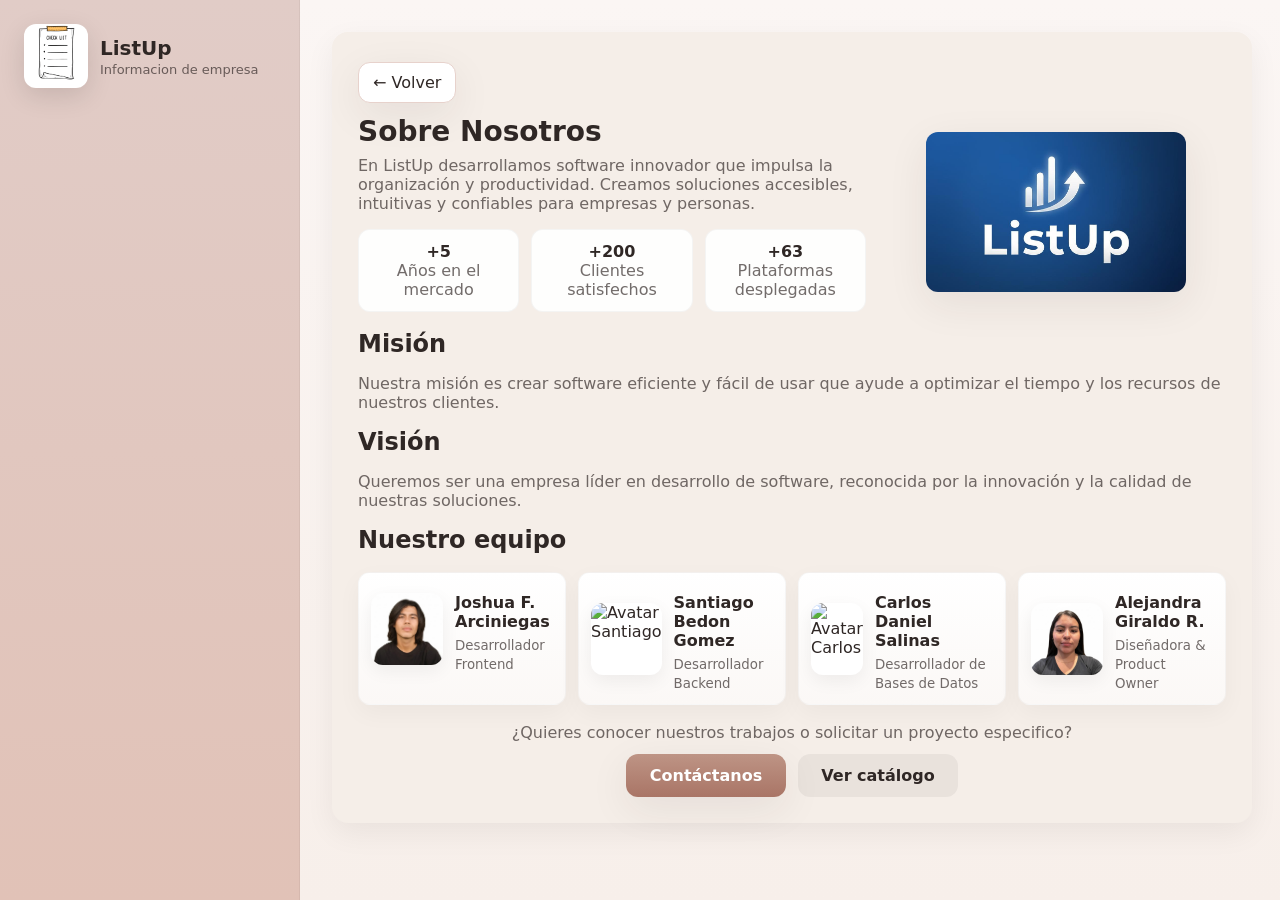
==== public/pages/aboutus.html @ b8bb5830 "adicion de las funciones de eliminar del sprint 3" ====
<!doctype html>
<html lang="es">
<head>
  <meta charset="utf-8">
  <meta name="viewport" content="width=device-width,initial-scale=1">
  <title>Sobre Nosotros — ListUp</title>
  <link rel="stylesheet" href="../css/aboutus.css">
</head>
<body>
  <div class="app">
    <aside class="sidebar" aria-label="Barra lateral">
      <a class="brand" href="#">
        <img src="../previews/todolist.png" alt="Logo ListUp"> 
        <div class="brand-text">
          <h1>ListUp</h1>
          <p>Informacion de empresa</p>
        </div>
      </a>
    </aside>

    <main class="content">
      <section class="panel" aria-labelledby="sobre">
        <a class="btn-back" href="tasks.html"> ← Volver </a>

        <header class="hero">
          <div class="text">
            <h1 id="sobre">Sobre Nosotros</h1>
            <p class="muted">En ListUp desarrollamos software innovador que impulsa la organización y productividad. Creamos soluciones accesibles, intuitivas y confiables para empresas y personas.</p>

            <div class="stats" role="list">
              <div class="stat" role="listitem">
                <strong>+5</strong>
                <div class="muted">Años en el mercado</div>
              </div>
              <div class="stat" role="listitem">
                <strong>+200</strong>
                <div class="muted">Clientes satisfechos</div>
              </div>
              <div class="stat" role="listitem">
                <strong>+63</strong>
                <div class="muted">Plataformas desplegadas</div>
              </div>
            </div>
          </div>

          <figure aria-hidden="true">
            <img src="../previews/logoempresaa.jpeg" alt="Taller ListUp" style="width:260px;height:160px;object-fit:cover;border-radius:12px;box-shadow:0 12px 40px rgba(46,38,35,.08);">
          </figure>
        </header>

        <article>
          <h2>Misión</h2>
          <p class="muted">Nuestra misión es crear software eficiente y fácil de usar que ayude a optimizar el tiempo y los recursos de nuestros clientes.</p>

          <h2 style="margin-top:14px">Visión</h2>
          <p class="muted">Queremos ser una empresa líder en desarrollo de software, reconocida por la innovación y la calidad de nuestras soluciones.</p>

          <h2 style="margin-top:14px">Nuestro equipo</h2>
          <div class="team">
            <div class="card">
              <div style="display:flex;gap:12px;align-items:center">
                <img class="avatar" src="../previews/WhatsApp Image 2025-09-27 at 10.04.28 PM.jpeg" alt="Avatar Joshua">
                <div>
                  <h4>Joshua F. Arciniegas</h4>
                  <small>Desarrollador Frontend</small>
                </div>
              </div>
            </div>

            <div class="card">
              <div style="display:flex;gap:12px;align-items:center">
                <img class="avatar" src="https://via.placeholder.com/150.png?text=GM" alt="Avatar Santiago">
                <div>
                  <h4>Santiago Bedon Gomez</h4>
                  <small>Desarrollador Backend</small>
                </div>
              </div>
            </div>

            <div class="card">
              <div style="display:flex;gap:12px;align-items:center">
                <img class="avatar" src="https://via.placeholder.com/150.png?text=MS" alt="Avatar Carlos">
                <div>
                  <h4>Carlos Daniel Salinas</h4>
                  <small>Desarrollador de Bases de Datos</small>
                </div>
              </div>
            </div>

            <div class="card">
              <div style="display:flex;gap:12px;align-items:center">
                <img class="avatar" src="../previews/WhatsApp Image 2025-09-27 at 10.18.52 PM.jpeg" alt="Avatar Alejandra">
                <div>
                  <h4>Alejandra Giraldo R.</h4>
                  <small>Diseñadora & Product Owner</small>
                </div>
              </div>
            </div>

          </div>

          <div class="cta">
            <p class="muted">¿Quieres conocer nuestros trabajos o solicitar un proyecto especifico?</p>
            <div class="actions">
              <a class="btn primary" >Contáctanos</a>
              <a class="btn ghost">Ver catálogo</a>
            </div>
          </div>
        </article>

      </section>
    </main>
  </div>
</body>
</html>
---- public/css/aboutus.css ----
/* ======= ListUp Design System (unificado) ======= */
  :root{
    --cherish:#E1CCC7;
    --rosegold:#BE9485;
    --nude-blush:#E1C2B7;
    --bridal-white:#F5EEE8;
    --text:#2f2725;
    --muted:rgba(47,39,37,0.68);
    --shadow:0 12px 40px rgba(46,38,35,0.08);
  }
  *{box-sizing:border-box}
  html,body{height:100%}
  body{
    margin:0;
    font-family:'Inter',system-ui,-apple-system,'Segoe UI',Roboto;
    color:var(--text);
    background:linear-gradient(180deg,#fbf6f4 0%,#f7efea 100%);
  }
  /* Layout pantalla completa */
  .app{min-height:100dvh;display:grid;grid-template-columns:300px 1fr}
  /* Sidebar */
  .sidebar{display:flex;flex-direction:column;padding:24px;background:linear-gradient(180deg,var(--cherish),var(--nude-blush));border-right:1px solid rgba(0,0,0,.05)}
  .brand{display:flex;align-items:center;gap:12px;text-decoration:none;color:inherit;margin-bottom:10px}
  .brand img{width:64px;height:64px;object-fit:contain;border-radius:12px;box-shadow:0 8px 26px rgba(0,0,0,.12);background:#fff}
  .brand-text h1{margin:0;font-size:20px;font-weight:800}
  .brand-text p{margin:2px 0 0 0;color:var(--muted);font-size:13px}
  .nav{display:flex;flex-direction:column;gap:6px;margin:16px 0 24px}
  .nav-item{display:flex;align-items:center;gap:10px;padding:10px 12px;border-radius:10px;text-decoration:none;color:var(--text);background:rgba(255,255,255,.55);border:1px solid rgba(0,0,0,.04);transition:transform .06s ease, background .2s ease}
  .nav-item:hover{transform:translateY(-1px);background:rgba(255,255,255,.8)}
  .nav-item.active{outline:2px solid var(--rosegold);background:#fff}
  .nav-item svg{width:18px;height:18px}
  .back-btn{margin-top:auto;display:flex;align-items:center;gap:8px;padding:10px 12px;border-radius:10px;border:none;background:linear-gradient(180deg,var(--rosegold),#a97566);color:#fff;font-weight:700;cursor:pointer;box-shadow:var(--shadow)}
  .back-btn svg{width:18px;height:18px}
  .clock{display:flex;flex-direction:column;gap:2px;margin-top:12px;padding:10px 12px;border-radius:10px;background:rgba(255,255,255,.65);border:1px solid rgba(0,0,0,.04)}
  .clock span{font-size:18px;font-weight:800}
  .clock small{color:var(--muted)}

  /* Contenido */
  .content{display:flex;align-items:flex-start;justify-content:center;padding:32px}
  .panel{width:min(920px, 94vw);background:var(--bridal-white);border-radius:16px;box-shadow:0 10px 30px rgba(0,0,0,.06);padding:26px}
  .panel h1,.panel h2{margin:0 0 8px 0}
  .panel .muted{color:var(--muted)}

  /* Forms y botones */
  .form{display:grid;grid-template-columns:1fr 1fr;gap:14px}
  .field{display:flex;flex-direction:column;gap:8px}
  label{font-size:13px;color:var(--muted)}
  input,select,textarea{width:100%;padding:12px;border-radius:12px;border:1px solid rgba(0,0,0,.06);background:rgba(255,255,255,.95);font-size:14px;outline:none}
  input:focus,select:focus,textarea:focus{border-color:var(--rosegold);box-shadow:0 0 0 4px rgba(190,148,133,.18)}
  .actions{grid-column:1/-1;display:flex;gap:12px;justify-content:center;margin-top:8px}
  .btn{padding:12px 14px;border-radius:12px;border:none;font-weight:700;cursor:pointer;transition:transform .06s ease,opacity .2s ease}
  .btn:active{transform:translateY(1px)}
  .btn:disabled{opacity:.5;cursor:not-allowed}
  .btn.primary{background:linear-gradient(180deg,var(--rosegold),#a97566);color:#fff;box-shadow:var(--shadow)}
  .btn.ghost{background:rgba(0,0,0,.05);color:var(--text)}
  .btn.link{background:transparent;color:var(--rosegold);text-decoration:underline}

  /* Modal */
  .modal{position:fixed;inset:0;display:grid;place-items:center;background:rgba(47,39,37,.28);opacity:0;pointer-events:none;transition:opacity .2s ease}
  .modal.show{opacity:1;pointer-events:auto}
  .modal-card{width:min(480px,92vw);background:#fff;border-radius:16px;padding:22px;box-shadow:var(--shadow);text-align:center}
  .modal-card h3{margin:0 0 8px 0}

  /* Responsive */
  @media (max-width:900px){.app{grid-template-columns:84px 1fr}.brand-text,.nav-item span,.back-btn span{display:none}.nav-item{justify-content:center}}
  @media (max-width:720px){.form{grid-template-columns:1fr}}
  /* A11y helpers */
  .sr-only{position:absolute;width:1px;height:1px;padding:0;margin:-1px;overflow:hidden;clip:rect(0,0,0,0);white-space:nowrap;border:0}

  /* Centered primary/ghost buttons — equal sizing */
  .actions .btn{min-width:160px}


  /* Botón Volver (consistente en todas las páginas) */
  .btn-back{
    display:inline-block;
    margin: 4px 0 12px 0;
    padding:10px 14px;
    border-radius:12px;
    text-decoration:none;
    border:1px solid #e7d2cc;
    color:var(--text);
    background:#fff;
    box-shadow: var(--shadow, 0 12px 40px rgba(46,38,35,.08));
  }
  .btn-back:hover{ transform: translateY(-1px); }

  /* Sobre nosotros: estilos adicionales */
  .hero{display:flex;gap:20px;align-items:center;margin-bottom:18px}
  .hero .text{flex:1}
  .hero h1{font-size:28px}
  .hero p{margin:8px 0 0 0;color:var(--muted)}
  .stats{display:flex;gap:12px;margin-top:16px}
  .stat{flex:1;background:rgba(255,255,255,.9);border-radius:12px;padding:12px;border:1px solid rgba(0,0,0,.04);text-align:center}
  .team{display:grid;grid-template-columns:repeat(auto-fit,minmax(180px,1fr));gap:12px;margin-top:18px}
  .card{background:linear-gradient(180deg,#fff,#fbf8f6);border-radius:12px;padding:12px;box-shadow:0 8px 24px rgba(0,0,0,.04);border:1px solid rgba(0,0,0,.03)}
  .avatar{width:72px;height:72px;border-radius:12px;object-fit:cover;box-shadow:0 6px 18px rgba(0,0,0,.06);background:#fff}
  .card h4{margin:8px 0 4px 0}
  .card small{color:var(--muted)}
  .cta{margin-top:18px;text-align:center}
  .cta p{margin-bottom:12px}
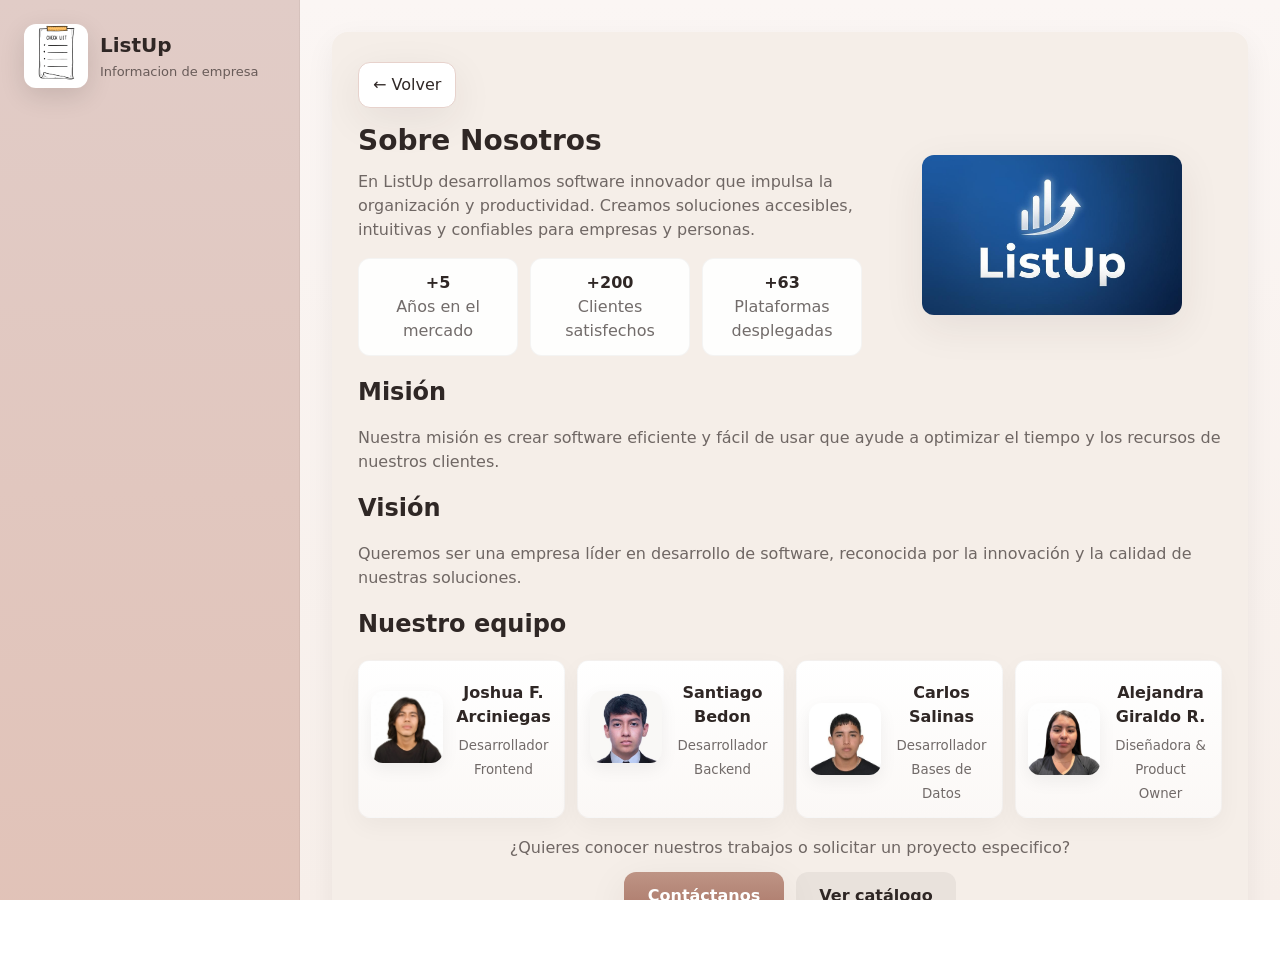
==== commit 61717b95: "actualizacion de documentacion de css todo funcional" ====
--- a/public/pages/aboutus.html
+++ b/public/pages/aboutus.html
@@ -5,6 +5,7 @@
   <meta name="viewport" content="width=device-width,initial-scale=1">
   <title>Sobre Nosotros — ListUp</title>
   <link rel="stylesheet" href="../css/aboutus.css">
+  <link rel="icon" type="image/png" href="../previews/WhatsApp-Image-2025-09-28-at-11.02.45-PM.ico">
 </head>
 <body>
   <div class="app">
@@ -69,9 +70,9 @@
 
             <div class="card">
               <div style="display:flex;gap:12px;align-items:center">
-                <img class="avatar" src="https://via.placeholder.com/150.png?text=GM" alt="Avatar Santiago">
+                <img class="avatar" src="../previews/bedonfoto.jpeg" alt="Avatar Santiago">
                 <div>
-                  <h4>Santiago Bedon Gomez</h4>
+                  <h4>Santiago Bedon</h4>
                   <small>Desarrollador Backend</small>
                 </div>
               </div>
@@ -79,10 +80,10 @@
 
             <div class="card">
               <div style="display:flex;gap:12px;align-items:center">
-                <img class="avatar" src="https://via.placeholder.com/150.png?text=MS" alt="Avatar Carlos">
+                <img class="avatar" src="../previews/salinasfoto.jpeg" alt="Avatar Carlos">
                 <div>
-                  <h4>Carlos Daniel Salinas</h4>
-                  <small>Desarrollador de Bases de Datos</small>
+                  <h4>Carlos Salinas</h4>
+                  <small>Desarrollador Bases de Datos</small>
                 </div>
               </div>
             </div>
--- a/public/css/aboutus.css
+++ b/public/css/aboutus.css
@@ -1,102 +1,358 @@
-
-  /* ======= ListUp Design System (unificado) ======= */
-  :root{
-    --cherish:#E1CCC7;
-    --rosegold:#BE9485;
-    --nude-blush:#E1C2B7;
-    --bridal-white:#F5EEE8;
-    --text:#2f2725;
-    --muted:rgba(47,39,37,0.68);
-    --shadow:0 12px 40px rgba(46,38,35,0.08);
+/* ==================================================
+   ListUp Design System (Unified)
+   Description:
+   Centralized CSS design system defining global
+   variables, layout, components, and responsive
+   behavior for the application.
+   ================================================== */
+
+/* ================================
+   Color Palette and Global Tokens
+   ================================ */
+:root{
+  --cherish:#E1CCC7;       /* Light pinkish beige */
+  --rosegold:#BE9485;      /* Rose gold accent color */
+  --nude-blush:#E1C2B7;    /* Soft blush tone */
+  --bridal-white:#F5EEE8;  /* Warm off-white */
+  --text:#2f2725;          /* Primary text color */
+  --muted:rgba(47,39,37,0.68); /* Muted/secondary text */
+  --shadow:0 12px 40px rgba(46,38,35,0.08); /* Global shadow */
+}
+
+/* Reset and global defaults */
+*{box-sizing:border-box}
+html,body{height:100%}
+body{
+  margin:0;
+  font-family:'Inter',system-ui,-apple-system,'Segoe UI',Roboto;
+  color:var(--text);
+  background:linear-gradient(180deg,#fbf6f4 0%,#f7efea 100%);
+  line-height:1.5; /* Improves readability */
+}
+
+/* ================================
+   App Layout
+   ================================ */
+.app{
+  min-height:100dvh;
+  display:grid;
+  grid-template-columns:300px 1fr; /* Sidebar + main content */
+}
+
+/* ================================
+   Sidebar
+   ================================ */
+.sidebar{
+  display:flex;
+  flex-direction:column;
+  padding:24px;
+  background:linear-gradient(180deg,var(--cherish),var(--nude-blush));
+  border-right:1px solid rgba(0,0,0,.05);
+}
+
+/* Brand logo and title */
+.brand{
+  display:flex;
+  align-items:center;
+  gap:12px;
+  text-decoration:none;
+  color:inherit;
+  margin-bottom:10px;
+}
+.brand img{
+  width:64px;
+  height:64px;
+  object-fit:contain;
+  border-radius:12px;
+  box-shadow:0 8px 26px rgba(0,0,0,.12);
+  background:#fff;
+}
+.brand-text h1{margin:0;font-size:20px;font-weight:800}
+.brand-text p{margin:2px 0 0 0;color:var(--muted);font-size:13px}
+
+/* Sidebar navigation */
+.nav{
+  display:flex;
+  flex-direction:column;
+  gap:6px;
+  margin:16px 0 24px;
+}
+.nav-item{
+  display:flex;
+  align-items:center;
+  gap:10px;
+  padding:10px 12px;
+  border-radius:10px;
+  text-decoration:none;
+  color:var(--text);
+  background:rgba(255,255,255,.55);
+  border:1px solid rgba(0,0,0,.04);
+  transition:transform .06s ease, background .2s ease;
+}
+.nav-item:hover{transform:translateY(-1px);background:rgba(255,255,255,.8)}
+.nav-item.active{outline:2px solid var(--rosegold);background:#fff}
+.nav-item svg{width:18px;height:18px}
+
+/* Back button in sidebar */
+.back-btn{
+  margin-top:auto;
+  display:flex;
+  align-items:center;
+  gap:8px;
+  padding:10px 12px;
+  border-radius:10px;
+  border:none;
+  background:linear-gradient(180deg,var(--rosegold),#a97566);
+  color:#fff;
+  font-weight:700;
+  cursor:pointer;
+  box-shadow:var(--shadow);
+}
+.back-btn svg{width:18px;height:18px}
+
+/* Clock widget inside sidebar */
+.clock{
+  display:flex;
+  flex-direction:column;
+  gap:2px;
+  margin-top:12px;
+  padding:10px 12px;
+  border-radius:10px;
+  background:rgba(255,255,255,.65);
+  border:1px solid rgba(0,0,0,.04);
+}
+.clock span{font-size:18px;font-weight:800}
+.clock small{color:var(--muted)}
+
+/* ================================
+   Main Content Area
+   ================================ */
+.content{
+  display:flex;
+  align-items:flex-start;
+  justify-content:center;
+  padding:32px;
+}
+.panel{
+  width:min(920px, 94vw);
+  background:var(--bridal-white);
+  border-radius:16px;
+  box-shadow:0 10px 30px rgba(0,0,0,.06);
+  padding:26px;
+}
+.panel h1,.panel h2{margin:0 0 8px 0}
+.panel .muted{color:var(--muted)}
+
+/* ================================
+   Forms and Buttons
+   ================================ */
+.form{display:grid;grid-template-columns:1fr 1fr;gap:14px}
+.field{display:flex;flex-direction:column;gap:8px}
+label{font-size:13px;color:var(--muted)}
+
+input,select,textarea{
+  width:100%;
+  padding:12px;
+  border-radius:12px;
+  border:1px solid rgba(0,0,0,.06);
+  background:rgba(255,255,255,.95);
+  font-size:14px;
+  outline:none;
+}
+input:focus,select:focus,textarea:focus{
+  border-color:var(--rosegold);
+  box-shadow:0 0 0 4px rgba(190,148,133,.18);
+}
+
+/* Form actions */
+.actions{
+  grid-column:1/-1;
+  display:flex;
+  gap:12px;
+  justify-content:center;
+  margin-top:8px;
+}
+
+/* Generic button styles */
+.btn{
+  padding:12px 14px;
+  border-radius:12px;
+  border:none;
+  font-weight:700;
+  cursor:pointer;
+  transition:transform .06s ease,opacity .2s ease;
+}
+.btn:active{transform:translateY(1px)}
+.btn:disabled{opacity:.5;cursor:not-allowed}
+
+/* Button variants */
+.btn.primary{
+  background:linear-gradient(180deg,var(--rosegold),#a97566);
+  color:#fff;
+  box-shadow:var(--shadow);
+}
+.btn.ghost{background:rgba(0,0,0,.05);color:var(--text)}
+.btn.link{background:transparent;color:var(--rosegold);text-decoration:underline}
+
+/* ================================
+   Modal
+   ================================ */
+.modal{
+  position:fixed;
+  inset:0;
+  display:grid;
+  place-items:center;
+  background:rgba(47,39,37,.28);
+  opacity:0;
+  pointer-events:none;
+  transition:opacity .2s ease;
+}
+.modal.show{opacity:1;pointer-events:auto}
+.modal-card{
+  width:min(480px,92vw);
+  background:#fff;
+  border-radius:16px;
+  padding:22px;
+  box-shadow:var(--shadow);
+  text-align:center;
+}
+.modal-card h3{margin:0 0 8px 0}
+
+/* ================================
+   Back Button (outside sidebar)
+   ================================ */
+.btn-back{
+  display:inline-block;
+  margin: 4px 0 12px 0;
+  padding:10px 14px;
+  border-radius:12px;
+  text-decoration:none;
+  border:1px solid #e7d2cc;
+  color:var(--text);
+  background:#fff;
+  box-shadow: var(--shadow, 0 12px 40px rgba(46,38,35,.08));
+}
+.btn-back:hover{ transform: translateY(-1px); }
+
+/* ================================
+   About Us Section
+   ================================ */
+.hero{
+  display:flex;
+  gap:20px;
+  align-items:center;
+  margin-bottom:18px;
+  flex-wrap:wrap;
+}
+.hero .text{flex:1}
+.hero h1{font-size:28px}
+.hero p{margin:8px 0 0 0;color:var(--muted);max-width:60ch}
+
+.stats{
+  display:flex;
+  gap:12px;
+  margin-top:16px;
+  flex-wrap:wrap;
+}
+.stat{
+  flex:1;
+  min-width:120px;
+  background:rgba(255,255,255,.9);
+  border-radius:12px;
+  padding:12px;
+  border:1px solid rgba(0,0,0,.04);
+  text-align:center;
+}
+.team{
+  display:grid;
+  grid-template-columns:repeat(auto-fit,minmax(180px,1fr));
+  gap:12px;
+  margin-top:18px;
+}
+.card{
+  background:linear-gradient(180deg,#fff,#fbf8f6);
+  border-radius:12px;
+  padding:12px;
+  box-shadow:0 8px 24px rgba(0,0,0,.04);
+  border:1px solid rgba(0,0,0,.03);
+  text-align:center;
+}
+.avatar{
+  width:72px;
+  height:72px;
+  border-radius:12px;
+  object-fit:cover;
+  box-shadow:0 6px 18px rgba(0,0,0,.06);
+  background:#fff;
+}
+.card h4{margin:8px 0 4px 0}
+.card small{color:var(--muted)}
+.cta{margin-top:18px;text-align:center}
+.cta p{margin-bottom:12px}
+
+/* ================================
+   Responsive Design
+   ================================ */
+@media (max-width:900px){
+  .app{grid-template-columns:84px 1fr}
+  .brand-text,.nav-item span,.back-btn span{display:none}
+  .nav-item{justify-content:center}
+}
+@media (max-width:720px){
+  .form{grid-template-columns:1fr}
+  .hero{flex-direction:column;text-align:center}
+  .hero img{max-width:180px;margin:auto}
+  .stats{flex-direction:column;align-items:center}
+}
+@media (max-width:480px){
+  .panel{padding:18px}
+  .hero h1{font-size:22px}
+  .card{padding:10px}
+  .avatar{width:60px;height:60px}
+}
+
+/* ================================
+   Accessibility Helpers
+   ================================ */
+.sr-only{
+  position:absolute;
+  width:1px;
+  height:1px;
+  padding:0;
+  margin:-1px;
+  overflow:hidden;
+  clip:rect(0,0,0,0);
+  white-space:nowrap;
+  border:0;
+}
+
+/* Ensures consistent button sizing */
+.actions .btn{min-width:160px}
+
+/* ================================
+   Responsiveness Fixes
+   ================================ */
+html, body { overflow-x: hidden; } /* Prevents horizontal scrolling */
+
+/* Sidebar adjustments on smaller screens */
+@media (max-width:600px) {
+  .app { grid-template-columns: 1fr; } /* Sidebar on top */
+  .sidebar {
+    flex-direction: row;
+    overflow-x: auto;
+    padding: 12px;
   }
-  *{box-sizing:border-box}
-  html,body{height:100%}
-  body{
-    margin:0;
-    font-family:'Inter',system-ui,-apple-system,'Segoe UI',Roboto;
-    color:var(--text);
-    background:linear-gradient(180deg,#fbf6f4 0%,#f7efea 100%);
-  }
-  /* Layout pantalla completa */
-  .app{min-height:100dvh;display:grid;grid-template-columns:300px 1fr}
-  /* Sidebar */
-  .sidebar{display:flex;flex-direction:column;padding:24px;background:linear-gradient(180deg,var(--cherish),var(--nude-blush));border-right:1px solid rgba(0,0,0,.05)}
-  .brand{display:flex;align-items:center;gap:12px;text-decoration:none;color:inherit;margin-bottom:10px}
-  .brand img{width:64px;height:64px;object-fit:contain;border-radius:12px;box-shadow:0 8px 26px rgba(0,0,0,.12);background:#fff}
-  .brand-text h1{margin:0;font-size:20px;font-weight:800}
-  .brand-text p{margin:2px 0 0 0;color:var(--muted);font-size:13px}
-  .nav{display:flex;flex-direction:column;gap:6px;margin:16px 0 24px}
-  .nav-item{display:flex;align-items:center;gap:10px;padding:10px 12px;border-radius:10px;text-decoration:none;color:var(--text);background:rgba(255,255,255,.55);border:1px solid rgba(0,0,0,.04);transition:transform .06s ease, background .2s ease}
-  .nav-item:hover{transform:translateY(-1px);background:rgba(255,255,255,.8)}
-  .nav-item.active{outline:2px solid var(--rosegold);background:#fff}
-  .nav-item svg{width:18px;height:18px}
-  .back-btn{margin-top:auto;display:flex;align-items:center;gap:8px;padding:10px 12px;border-radius:10px;border:none;background:linear-gradient(180deg,var(--rosegold),#a97566);color:#fff;font-weight:700;cursor:pointer;box-shadow:var(--shadow)}
-  .back-btn svg{width:18px;height:18px}
-  .clock{display:flex;flex-direction:column;gap:2px;margin-top:12px;padding:10px 12px;border-radius:10px;background:rgba(255,255,255,.65);border:1px solid rgba(0,0,0,.04)}
-  .clock span{font-size:18px;font-weight:800}
-  .clock small{color:var(--muted)}
-
-  /* Contenido */
-  .content{display:flex;align-items:flex-start;justify-content:center;padding:32px}
-  .panel{width:min(920px, 94vw);background:var(--bridal-white);border-radius:16px;box-shadow:0 10px 30px rgba(0,0,0,.06);padding:26px}
-  .panel h1,.panel h2{margin:0 0 8px 0}
-  .panel .muted{color:var(--muted)}
-
-  /* Forms y botones */
-  .form{display:grid;grid-template-columns:1fr 1fr;gap:14px}
-  .field{display:flex;flex-direction:column;gap:8px}
-  label{font-size:13px;color:var(--muted)}
-  input,select,textarea{width:100%;padding:12px;border-radius:12px;border:1px solid rgba(0,0,0,.06);background:rgba(255,255,255,.95);font-size:14px;outline:none}
-  input:focus,select:focus,textarea:focus{border-color:var(--rosegold);box-shadow:0 0 0 4px rgba(190,148,133,.18)}
-  .actions{grid-column:1/-1;display:flex;gap:12px;justify-content:center;margin-top:8px}
-  .btn{padding:12px 14px;border-radius:12px;border:none;font-weight:700;cursor:pointer;transition:transform .06s ease,opacity .2s ease}
-  .btn:active{transform:translateY(1px)}
-  .btn:disabled{opacity:.5;cursor:not-allowed}
-  .btn.primary{background:linear-gradient(180deg,var(--rosegold),#a97566);color:#fff;box-shadow:var(--shadow)}
-  .btn.ghost{background:rgba(0,0,0,.05);color:var(--text)}
-  .btn.link{background:transparent;color:var(--rosegold);text-decoration:underline}
-
-  /* Modal */
-  .modal{position:fixed;inset:0;display:grid;place-items:center;background:rgba(47,39,37,.28);opacity:0;pointer-events:none;transition:opacity .2s ease}
-  .modal.show{opacity:1;pointer-events:auto}
-  .modal-card{width:min(480px,92vw);background:#fff;border-radius:16px;padding:22px;box-shadow:var(--shadow);text-align:center}
-  .modal-card h3{margin:0 0 8px 0}
-
-  /* Responsive */
-  @media (max-width:900px){.app{grid-template-columns:84px 1fr}.brand-text,.nav-item span,.back-btn span{display:none}.nav-item{justify-content:center}}
-  @media (max-width:720px){.form{grid-template-columns:1fr}}
-  /* A11y helpers */
-  .sr-only{position:absolute;width:1px;height:1px;padding:0;margin:-1px;overflow:hidden;clip:rect(0,0,0,0);white-space:nowrap;border:0}
-
-  /* Centered primary/ghost buttons — equal sizing */
-  .actions .btn{min-width:160px}
-
-
-  /* Botón Volver (consistente en todas las páginas) */
-  .btn-back{
-    display:inline-block;
-    margin: 4px 0 12px 0;
-    padding:10px 14px;
-    border-radius:12px;
-    text-decoration:none;
-    border:1px solid #e7d2cc;
-    color:var(--text);
-    background:#fff;
-    box-shadow: var(--shadow, 0 12px 40px rgba(46,38,35,.08));
-  }
-  .btn-back:hover{ transform: translateY(-1px); }
-
-  /* Sobre nosotros: estilos adicionales */
-  .hero{display:flex;gap:20px;align-items:center;margin-bottom:18px}
-  .hero .text{flex:1}
-  .hero h1{font-size:28px}
-  .hero p{margin:8px 0 0 0;color:var(--muted)}
-  .stats{display:flex;gap:12px;margin-top:16px}
-  .stat{flex:1;background:rgba(255,255,255,.9);border-radius:12px;padding:12px;border:1px solid rgba(0,0,0,.04);text-align:center}
-  .team{display:grid;grid-template-columns:repeat(auto-fit,minmax(180px,1fr));gap:12px;margin-top:18px}
-  .card{background:linear-gradient(180deg,#fff,#fbf8f6);border-radius:12px;padding:12px;box-shadow:0 8px 24px rgba(0,0,0,.04);border:1px solid rgba(0,0,0,.03)}
-  .avatar{width:72px;height:72px;border-radius:12px;object-fit:cover;box-shadow:0 6px 18px rgba(0,0,0,.06);background:#fff}
-  .card h4{margin:8px 0 4px 0}
-  .card small{color:var(--muted)}
-  .cta{margin-top:18px;text-align:center}
-  .cta p{margin-bottom:12px}
+  .brand img { width: 48px; height: 48px; }
+}
+
+/* Panel adjustments */
+.panel {
+  max-width: 100%; /* Never exceed screen width */
+  width: 100%;     /* Full width on mobile */
+}
+
+/* Responsive images */
+img, .avatar {
+  max-width: 100%;
+  height: auto;
+}
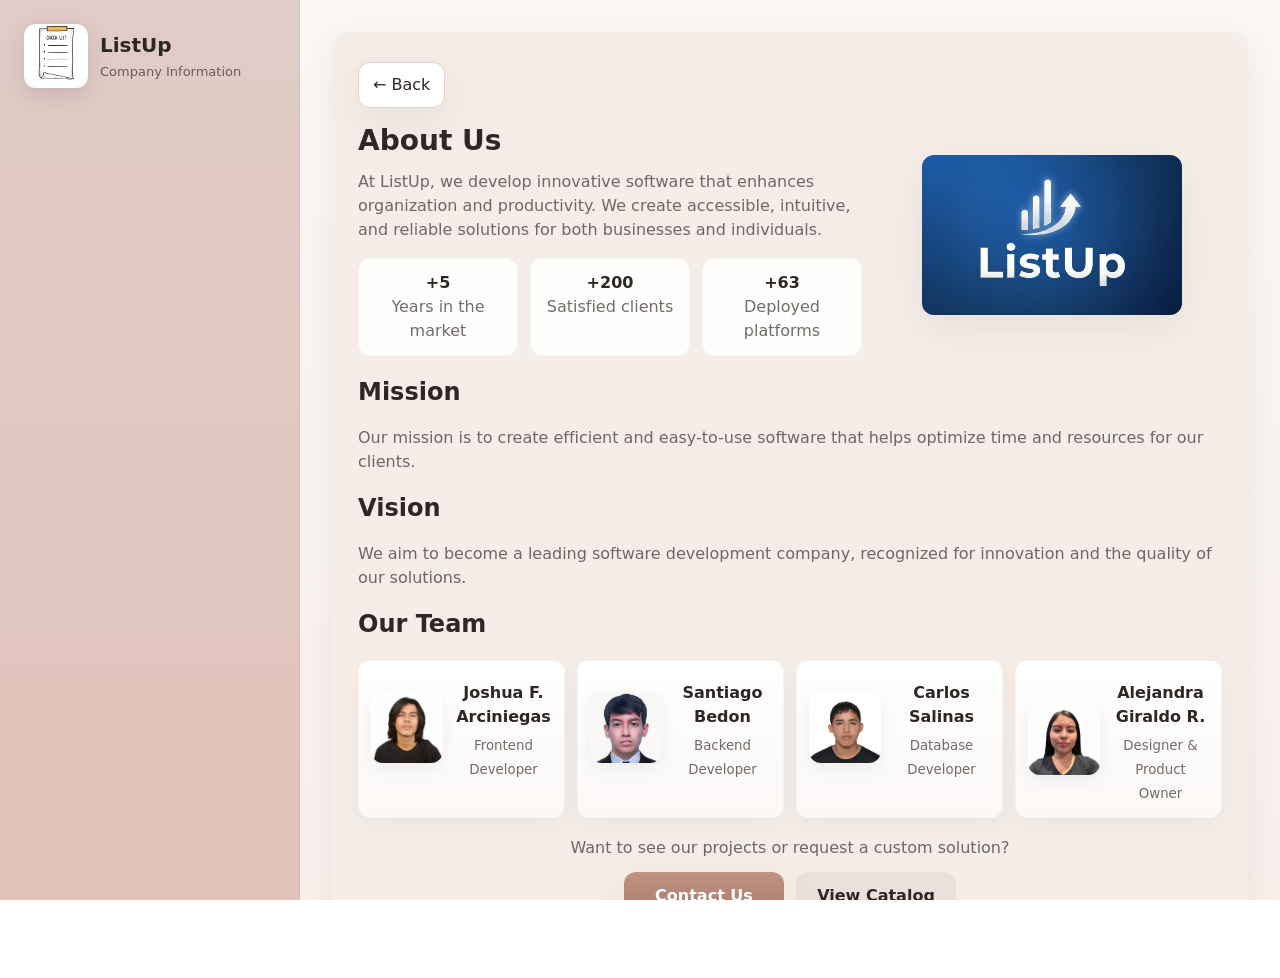
==== commit 0b43395b: "documentacion completa en ingles y traslado de lenguaje de la pagina del español al ingles" ====
--- a/public/pages/aboutus.html
+++ b/public/pages/aboutus.html
@@ -3,112 +3,134 @@
 <head>
   <meta charset="utf-8">
   <meta name="viewport" content="width=device-width,initial-scale=1">
-  <title>Sobre Nosotros — ListUp</title>
+  <title>About Us — ListUp</title>
   <link rel="stylesheet" href="../css/aboutus.css">
   <link rel="icon" type="image/png" href="../previews/WhatsApp-Image-2025-09-28-at-11.02.45-PM.ico">
 </head>
 <body>
   <div class="app">
-    <aside class="sidebar" aria-label="Barra lateral">
+
+    <!-- Sidebar with brand and company info -->
+    <aside class="sidebar" aria-label="Sidebar">
       <a class="brand" href="#">
-        <img src="../previews/todolist.png" alt="Logo ListUp"> 
+        <img src="../previews/todolist.png" alt="ListUp Logo"> 
         <div class="brand-text">
           <h1>ListUp</h1>
-          <p>Informacion de empresa</p>
+          <p>Company Information</p>
         </div>
       </a>
     </aside>
 
+    <!-- Main content area -->
     <main class="content">
       <section class="panel" aria-labelledby="sobre">
-        <a class="btn-back" href="tasks.html"> ← Volver </a>
+        
+        <!-- Back button -->
+        <a class="btn-back" href="tasks.html"> ← Back </a>
 
+        <!-- Hero section with introduction and stats -->
         <header class="hero">
           <div class="text">
-            <h1 id="sobre">Sobre Nosotros</h1>
-            <p class="muted">En ListUp desarrollamos software innovador que impulsa la organización y productividad. Creamos soluciones accesibles, intuitivas y confiables para empresas y personas.</p>
+            <h1 id="sobre">About Us</h1>
+            <p class="muted">
+              At ListUp, we develop innovative software that enhances organization and productivity. 
+              We create accessible, intuitive, and reliable solutions for both businesses and individuals.
+            </p>
 
+            <!-- Company statistics -->
             <div class="stats" role="list">
               <div class="stat" role="listitem">
                 <strong>+5</strong>
-                <div class="muted">Años en el mercado</div>
+                <div class="muted">Years in the market</div>
               </div>
               <div class="stat" role="listitem">
                 <strong>+200</strong>
-                <div class="muted">Clientes satisfechos</div>
+                <div class="muted">Satisfied clients</div>
               </div>
               <div class="stat" role="listitem">
                 <strong>+63</strong>
-                <div class="muted">Plataformas desplegadas</div>
+                <div class="muted">Deployed platforms</div>
               </div>
             </div>
           </div>
 
+          <!-- Company illustration -->
           <figure aria-hidden="true">
-            <img src="../previews/logoempresaa.jpeg" alt="Taller ListUp" style="width:260px;height:160px;object-fit:cover;border-radius:12px;box-shadow:0 12px 40px rgba(46,38,35,.08);">
+            <img src="../previews/logoempresaa.jpeg" 
+                 alt="ListUp Workshop" 
+                 style="width:260px;height:160px;object-fit:cover;border-radius:12px;box-shadow:0 12px 40px rgba(46,38,35,.08);">
           </figure>
         </header>
 
+        <!-- Mission, vision, and team description -->
         <article>
-          <h2>Misión</h2>
-          <p class="muted">Nuestra misión es crear software eficiente y fácil de usar que ayude a optimizar el tiempo y los recursos de nuestros clientes.</p>
+          <h2>Mission</h2>
+          <p class="muted">
+            Our mission is to create efficient and easy-to-use software that helps optimize time and resources for our clients.
+          </p>
 
-          <h2 style="margin-top:14px">Visión</h2>
-          <p class="muted">Queremos ser una empresa líder en desarrollo de software, reconocida por la innovación y la calidad de nuestras soluciones.</p>
+          <h2 style="margin-top:14px">Vision</h2>
+          <p class="muted">
+            We aim to become a leading software development company, recognized for innovation and the quality of our solutions.
+          </p>
 
-          <h2 style="margin-top:14px">Nuestro equipo</h2>
+          <h2 style="margin-top:14px">Our Team</h2>
           <div class="team">
+
+            <!-- Team member: Frontend Developer -->
             <div class="card">
               <div style="display:flex;gap:12px;align-items:center">
                 <img class="avatar" src="../previews/WhatsApp Image 2025-09-27 at 10.04.28 PM.jpeg" alt="Avatar Joshua">
                 <div>
                   <h4>Joshua F. Arciniegas</h4>
-                  <small>Desarrollador Frontend</small>
+                  <small>Frontend Developer</small>
                 </div>
               </div>
             </div>
 
+            <!-- Team member: Backend Developer -->
             <div class="card">
               <div style="display:flex;gap:12px;align-items:center">
                 <img class="avatar" src="../previews/bedonfoto.jpeg" alt="Avatar Santiago">
                 <div>
                   <h4>Santiago Bedon</h4>
-                  <small>Desarrollador Backend</small>
+                  <small>Backend Developer</small>
                 </div>
               </div>
             </div>
 
+            <!-- Team member: Database Developer -->
             <div class="card">
               <div style="display:flex;gap:12px;align-items:center">
                 <img class="avatar" src="../previews/salinasfoto.jpeg" alt="Avatar Carlos">
                 <div>
                   <h4>Carlos Salinas</h4>
-                  <small>Desarrollador Bases de Datos</small>
+                  <small>Database Developer</small>
                 </div>
               </div>
             </div>
 
+            <!-- Team member: Designer & Product Owner -->
             <div class="card">
               <div style="display:flex;gap:12px;align-items:center">
                 <img class="avatar" src="../previews/WhatsApp Image 2025-09-27 at 10.18.52 PM.jpeg" alt="Avatar Alejandra">
                 <div>
                   <h4>Alejandra Giraldo R.</h4>
-                  <small>Diseñadora & Product Owner</small>
+                  <small>Designer & Product Owner</small>
                 </div>
               </div>
             </div>
-
           </div>
 
+          <!-- Call to action section -->
           <div class="cta">
-            <p class="muted">¿Quieres conocer nuestros trabajos o solicitar un proyecto especifico?</p>
+            <p class="muted">Want to see our projects or request a custom solution?</p>
             <div class="actions">
-              <a class="btn primary" >Contáctanos</a>
-              <a class="btn ghost">Ver catálogo</a>
+              <a class="btn primary">Contact Us</a>
+              <a class="btn ghost">View Catalog</a>
             </div>
           </div>
         </article>
-
       </section>
     </main>
   </div>
